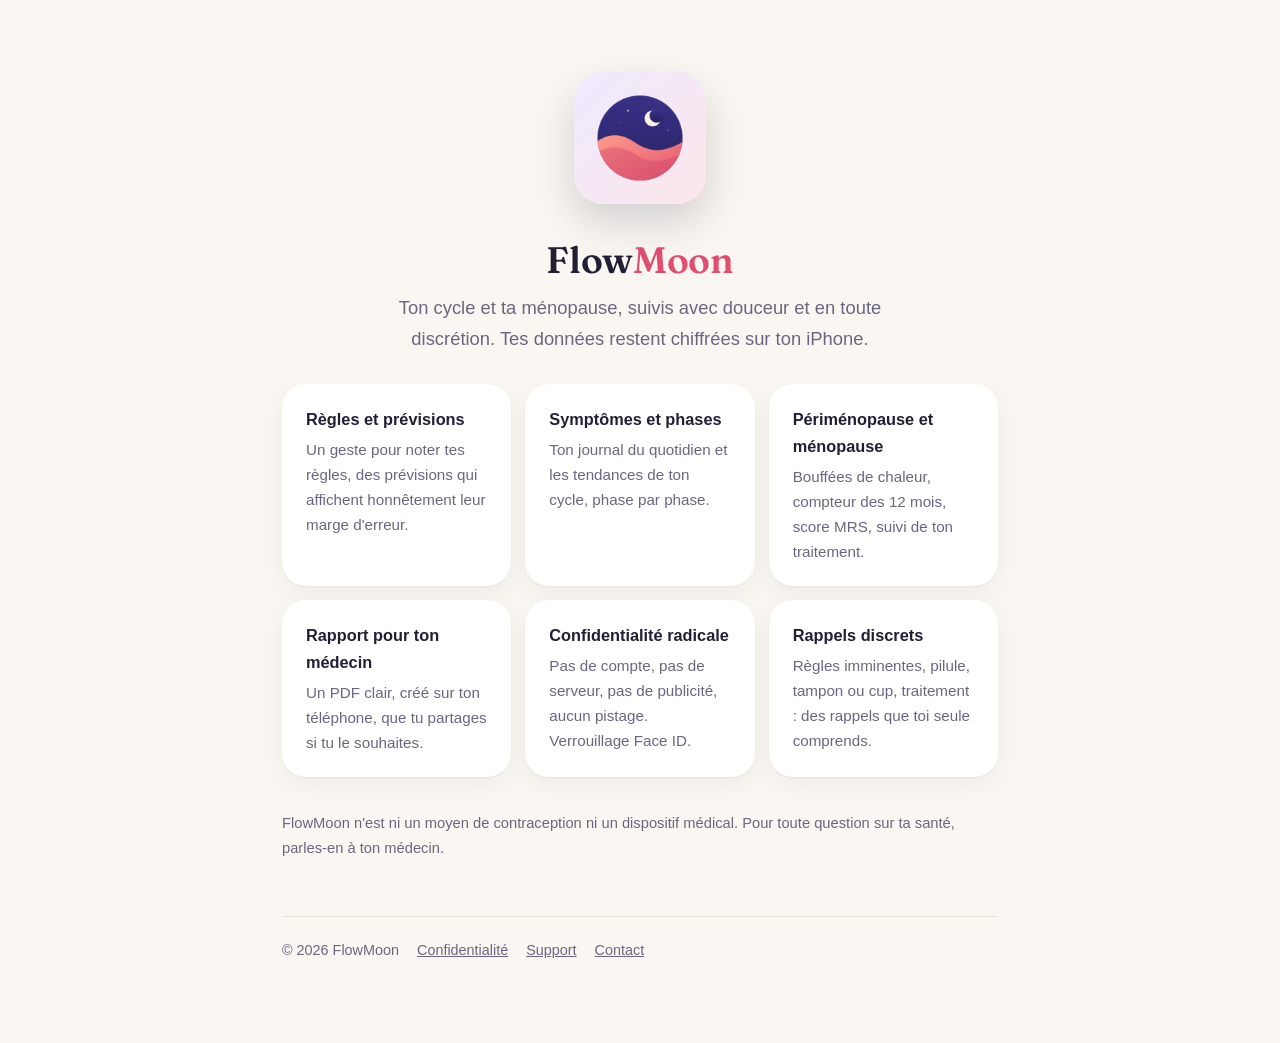
==== index.html @ 3e3a2589 "Update flow-moon.xyz from FlowMoon/site" ====
<!doctype html>
<html lang="fr">
<head>
<meta charset="utf-8">
<meta name="viewport" content="width=device-width, initial-scale=1">
<title>FlowMoon, ton cycle et ta ménopause en toute discrétion</title>
<meta name="description" content="FlowMoon suit tes règles, ton cycle, tes symptômes et ta ménopause. Tes données restent chiffrées sur ton iPhone : pas de compte, pas de serveur, pas de pistage.">
<link rel="icon" href="favicon.svg" type="image/svg+xml">
<link rel="apple-touch-icon" href="apple-touch-icon.png">
<link rel="stylesheet" href="assets/site.css">
</head>
<body>
<main>
  <section class="hero">
    <img class="icon" src="apple-touch-icon.png" alt="Icône de FlowMoon">
    <h1 style="margin-top:26px">Flow<span style="color:var(--coral)">Moon</span></h1>
    <p class="lead">Ton cycle et ta ménopause, suivis avec douceur et en toute discrétion. Tes données restent chiffrées sur ton iPhone.</p>
  </section>

  <div class="grid">
    <div class="card"><h3>Règles et prévisions</h3><p>Un geste pour noter tes règles, des prévisions qui affichent honnêtement leur marge d'erreur.</p></div>
    <div class="card"><h3>Symptômes et phases</h3><p>Ton journal du quotidien et les tendances de ton cycle, phase par phase.</p></div>
    <div class="card"><h3>Périménopause et ménopause</h3><p>Bouffées de chaleur, compteur des 12 mois, score MRS, suivi de ton traitement.</p></div>
    <div class="card"><h3>Rapport pour ton médecin</h3><p>Un PDF clair, créé sur ton téléphone, que tu partages si tu le souhaites.</p></div>
    <div class="card"><h3>Confidentialité radicale</h3><p>Pas de compte, pas de serveur, pas de publicité, aucun pistage. Verrouillage Face ID.</p></div>
    <div class="card"><h3>Rappels discrets</h3><p>Règles imminentes, pilule, tampon ou cup, traitement : des rappels que toi seule comprends.</p></div>
  </div>

  <p style="margin-top:34px;font-size:.92rem">FlowMoon n'est ni un moyen de contraception ni un dispositif médical. Pour toute question sur ta santé, parles-en à ton médecin.</p>

  <footer>
    <span>© 2026 FlowMoon</span>
    <a href="privacy.html">Confidentialité</a>
    <a href="support.html">Support</a>
    <a href="mailto:neousaxis@gmail.com">Contact</a>
  </footer>
</main>
</body>
</html>
---- assets/site.css ----
@font-face { font-family: Fraunces; src: url(fraunces.woff2) format('woff2'); font-weight: 100 900; font-display: swap; }
:root { --bg:#faf7f2; --surface:#fff; --ink:#221f35; --muted:#6b6680; --line:#e8e1d8; --primary:#3b3486; --coral:#e14d6f; color-scheme: light dark; }
@media (prefers-color-scheme: dark) { :root { --bg:#110f1b; --surface:#1b1928; --ink:#f3f0fa; --muted:#a7a2bd; --line:#2e2b42; --primary:#b9b0ff; --coral:#ff8a9a; } }
* { box-sizing: border-box; }
body { margin:0; background:var(--bg); color:var(--ink); font:17px/1.65 -apple-system, BlinkMacSystemFont, "Segoe UI", Roboto, sans-serif; -webkit-font-smoothing: antialiased; }
main { max-width: 760px; margin: 0 auto; padding: 48px 22px 80px; }
h1, h2, .brand { font-family: Fraunces, Georgia, serif; font-weight: 600; letter-spacing: -0.01em; }
h1 { font-size: 2.3rem; line-height: 1.15; margin: 0 0 12px; }
h2 { font-size: 1.35rem; margin: 38px 0 8px; }
p, li { color: var(--muted); }
strong { color: var(--ink); }
a { color: var(--primary); }
header.top { display:flex; align-items:center; gap:12px; margin-bottom: 36px; }
header.top img { width:44px; height:44px; border-radius: 22.5%; }
header.top .brand { font-size: 1.5rem; color: var(--ink); text-decoration: none; }
.brand span { color: var(--coral); }
.card { background: var(--surface); border-radius: 24px; padding: 22px 24px; margin: 18px 0; box-shadow: 0 1px 2px rgb(0 0 0 / .04), 0 8px 24px rgb(0 0 0 / .05); }
.hero { text-align:center; padding-top: 24px; }
.hero img.icon { width: 132px; height: 132px; border-radius: 22.5%; box-shadow: 0 18px 40px rgb(34 31 53 / .18); }
.hero p.lead { font-size: 1.15rem; max-width: 560px; margin: 0 auto; }
.grid { display:grid; grid-template-columns: repeat(auto-fit, minmax(210px, 1fr)); gap: 14px; margin-top: 30px; }
.grid .card { margin: 0; }
.grid h3 { margin: 0 0 4px; font-size: 1.02rem; color: var(--ink); }
.grid p { margin: 0; font-size: .95rem; }
footer { margin-top: 56px; padding-top: 22px; border-top: 1px solid var(--line); font-size: .9rem; color: var(--muted); display:flex; flex-wrap:wrap; gap: 18px; }
footer a { color: var(--muted); }
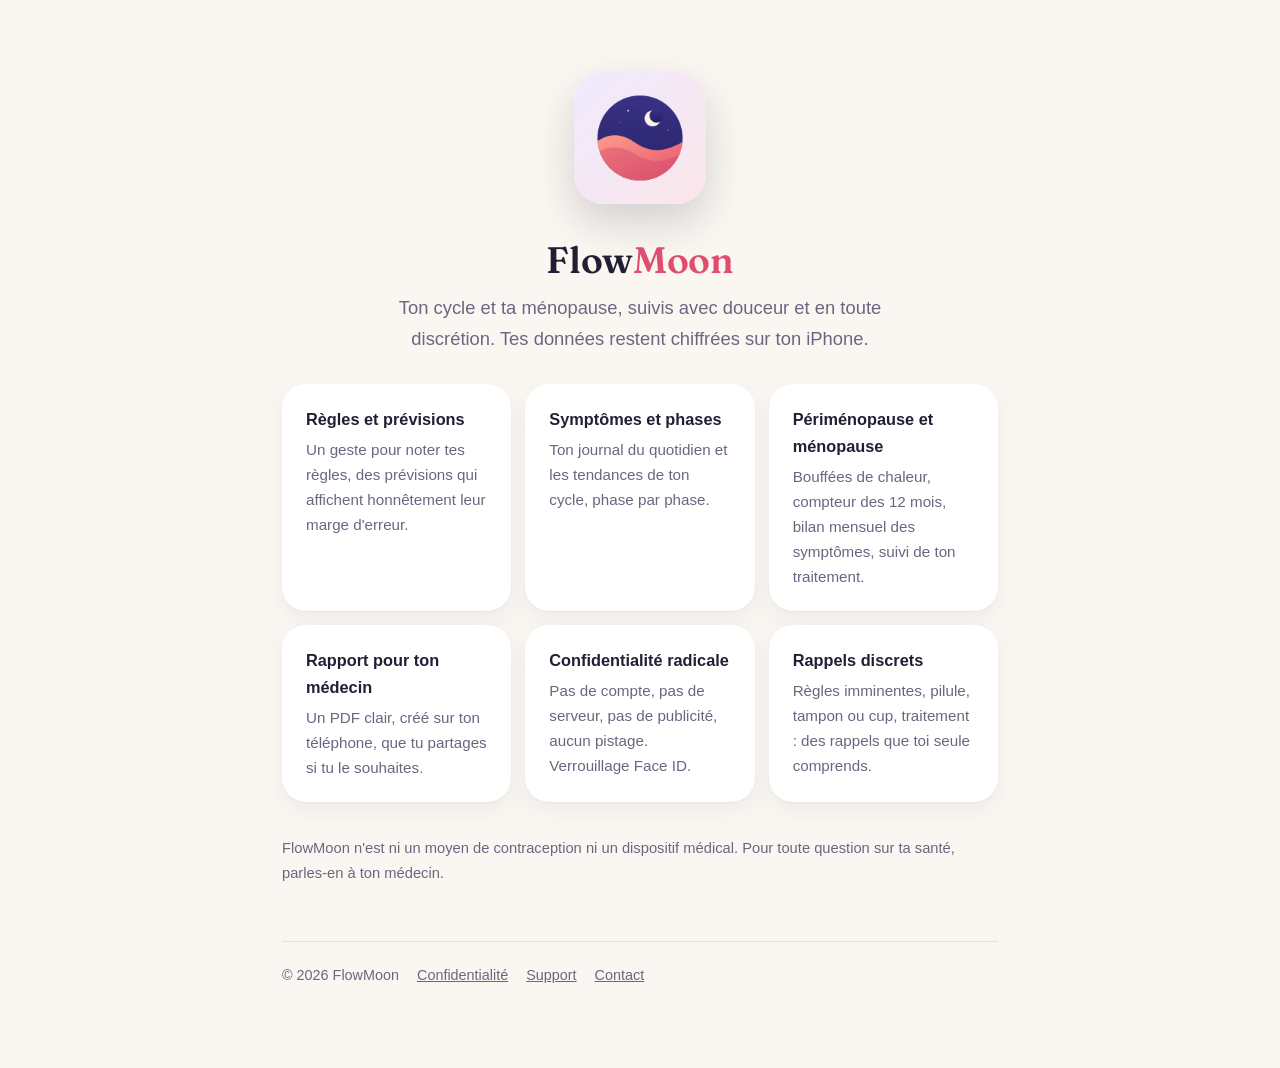
==== commit 8c934a8e: "Update flow-moon.xyz from FlowMoon/site" ====
--- a/index.html
+++ b/index.html
@@ -20,7 +20,7 @@
   <div class="grid">
     <div class="card"><h3>Règles et prévisions</h3><p>Un geste pour noter tes règles, des prévisions qui affichent honnêtement leur marge d'erreur.</p></div>
     <div class="card"><h3>Symptômes et phases</h3><p>Ton journal du quotidien et les tendances de ton cycle, phase par phase.</p></div>
-    <div class="card"><h3>Périménopause et ménopause</h3><p>Bouffées de chaleur, compteur des 12 mois, score MRS, suivi de ton traitement.</p></div>
+    <div class="card"><h3>Périménopause et ménopause</h3><p>Bouffées de chaleur, compteur des 12 mois, bilan mensuel des symptômes, suivi de ton traitement.</p></div>
     <div class="card"><h3>Rapport pour ton médecin</h3><p>Un PDF clair, créé sur ton téléphone, que tu partages si tu le souhaites.</p></div>
     <div class="card"><h3>Confidentialité radicale</h3><p>Pas de compte, pas de serveur, pas de publicité, aucun pistage. Verrouillage Face ID.</p></div>
     <div class="card"><h3>Rappels discrets</h3><p>Règles imminentes, pilule, tampon ou cup, traitement : des rappels que toi seule comprends.</p></div>
